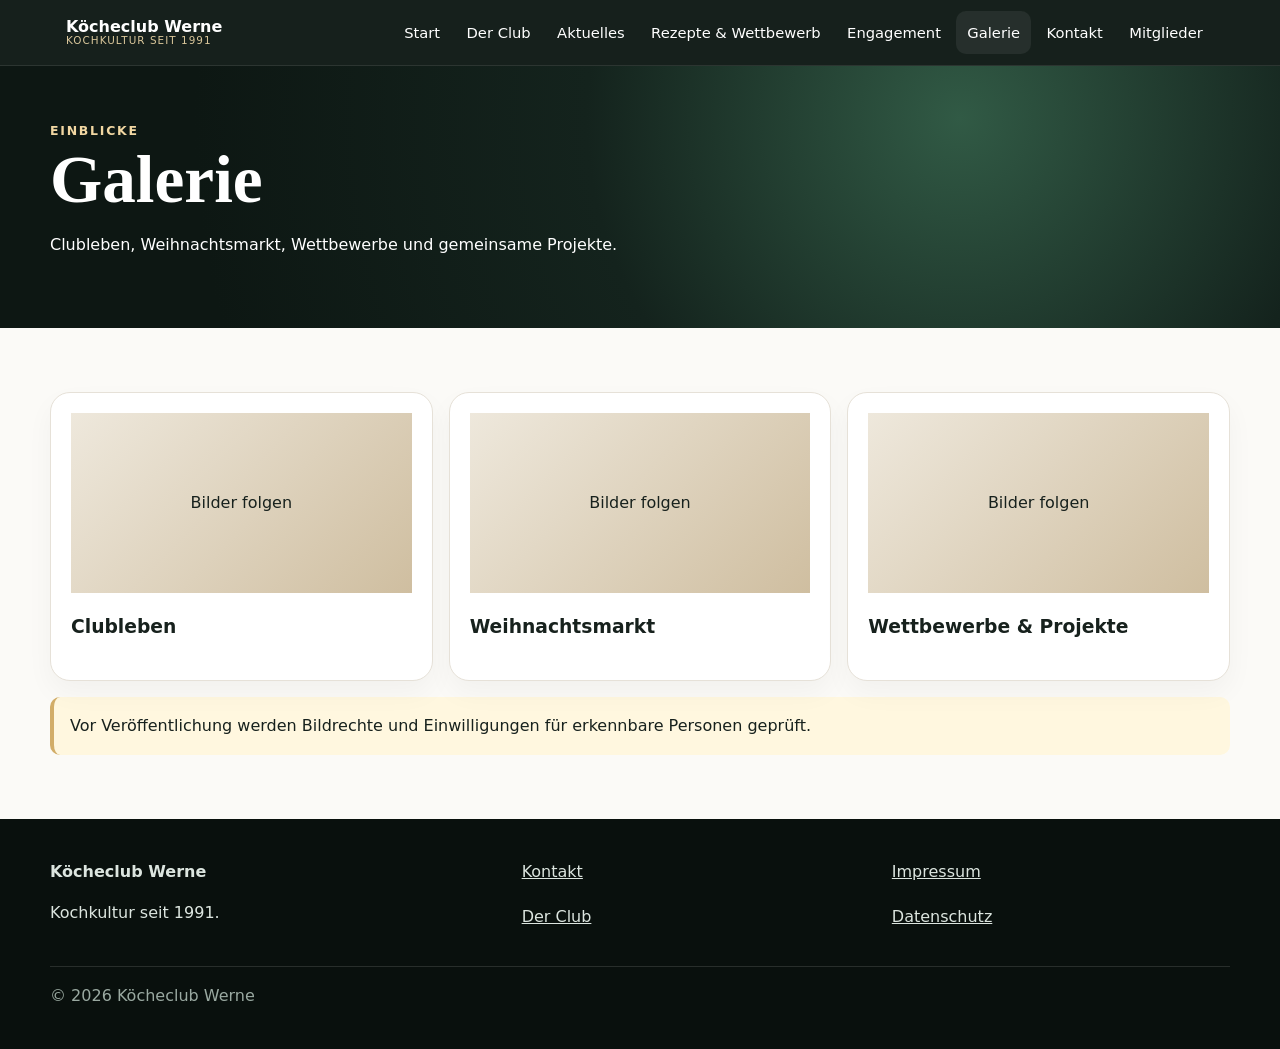
==== galerie.html @ a8f97493 "Füge Galerie hinzu" ====
<!doctype html><html lang="de"><head><meta charset="utf-8"><meta name="viewport" content="width=device-width,initial-scale=1"><title>Galerie | Köcheclub Werne</title><link rel="stylesheet" href="styles.css"></head><body><header><div class="nav"><a class="brand" href="index.html"><span class="brand-copy"><strong>Köcheclub Werne</strong><small>Kochkultur seit 1991</small></span></a><button class="menu-btn">Menü</button><nav><ul><li><a href="index.html">Start</a></li><li><a href="club.html">Der Club</a></li><li><a href="aktuelles.html">Aktuelles</a></li><li><a href="rezepte-wettbewerb.html">Rezepte & Wettbewerb</a></li><li><a href="engagement.html">Engagement</a></li><li><a aria-current="page" href="galerie.html">Galerie</a></li><li><a href="kontakt.html">Kontakt</a></li><li><a href="mitglieder.html">Mitglieder</a></li></ul></nav></div></header><main><section class="page-hero"><div class="wrap"><div class="eyebrow">Einblicke</div><h1>Galerie</h1><p>Clubleben, Weihnachtsmarkt, Wettbewerbe und gemeinsame Projekte.</p></div></section><section class="section"><div class="wrap"><div class="grid"><article class="card"><div class="photo-placeholder">Bilder folgen</div><h3>Clubleben</h3></article><article class="card"><div class="photo-placeholder">Bilder folgen</div><h3>Weihnachtsmarkt</h3></article><article class="card"><div class="photo-placeholder">Bilder folgen</div><h3>Wettbewerbe & Projekte</h3></article></div><div class="notice" style="margin-top:1rem">Vor Veröffentlichung werden Bildrechte und Einwilligungen für erkennbare Personen geprüft.</div></div></section></main><footer><div class="footer-grid"><div><strong>Köcheclub Werne</strong><p>Kochkultur seit 1991.</p></div><div class="footer-links"><a href="kontakt.html">Kontakt</a><a href="club.html">Der Club</a></div><div class="footer-links"><a href="impressum.html">Impressum</a><a href="datenschutz.html">Datenschutz</a></div></div><div class="copyright">© <span data-year></span> Köcheclub Werne</div></footer><script src="script.js" defer></script></body></html>
---- styles.css ----
:root{--bg:#0d1713;--green:#315a45;--gold:#d2ad68;--paper:#f5f1e8;--ink:#17211d;--max:1180px}*{box-sizing:border-box}html{scroll-behavior:smooth}body{margin:0;font-family:Inter,system-ui,sans-serif;color:var(--ink);background:#fbfaf7;line-height:1.6}a{color:inherit}header{position:sticky;top:0;z-index:20;background:#0d1713f5;border-bottom:1px solid #ffffff18}.nav{max-width:var(--max);margin:auto;padding:.7rem 1rem;display:flex;align-items:center;justify-content:space-between;gap:1rem}.brand{display:flex;align-items:center;gap:.7rem;color:white;text-decoration:none}.kc-logo{width:52px;height:48px;color:var(--gold)}.kc-logo svg{width:100%;height:100%}.brand-copy{display:flex;flex-direction:column;line-height:1.05}.brand-copy small{color:#dac79b;font-size:.65rem;letter-spacing:.1em;text-transform:uppercase}nav ul{display:flex;list-style:none;gap:.25rem;margin:0;padding:0}nav a{display:block;color:white;text-decoration:none;padding:.6rem .7rem;border-radius:10px;font-size:.92rem}nav a:hover,nav a[aria-current=page]{background:#ffffff12}.menu-btn{display:none;background:transparent;color:white;border:1px solid #ffffff55;border-radius:10px;padding:.55rem .75rem}.hero,.page-hero{background:radial-gradient(circle at 75% 20%,#315a45 0,#14231d 38%,#0d1713 78%);color:white}.hero{padding:5rem 1rem}.page-hero{padding:3.4rem 1rem}.wrap,.hero-inner{max-width:var(--max);margin:auto}.hero-inner{display:grid;grid-template-columns:1.3fr .7fr;gap:2rem;align-items:center}.hero h1,.page-hero h1,.section h2{font-family:Georgia,serif;line-height:1.05}.hero h1{font-size:clamp(3rem,8vw,5.8rem);margin:.4rem 0}.page-hero h1{font-size:clamp(2.4rem,6vw,4.2rem);margin:.3rem 0}.eyebrow,.section-kicker{text-transform:uppercase;letter-spacing:.14em;font-size:.78rem;font-weight:800;color:#f1d7a2}.section-kicker{color:#8a6c34}.hero-card,.card{border-radius:20px}.hero-card{background:#ffffff0e;border:1px solid #ffffff20;padding:1.3rem}.section{padding:4rem 1rem}.section.alt{background:var(--paper)}.section h2{font-size:clamp(2rem,4vw,3rem);margin:.35rem 0}.lead{max-width:780px;color:#55615b;font-size:1.06rem}.grid{display:grid;grid-template-columns:repeat(3,1fr);gap:1rem}.card{background:white;border:1px solid #e6e1d8;padding:1.25rem;box-shadow:0 12px 28px #0000000a}.btn{display:inline-flex;padding:.8rem 1.1rem;border-radius:999px;text-decoration:none;font-weight:800;border:1px solid transparent}.btn-primary{background:var(--gold)}.btn-dark{background:var(--bg);color:white}.btn-outline{border-color:#ffffff55;color:white}.actions{display:flex;gap:.7rem;flex-wrap:wrap;margin-top:1.3rem}.band{background:var(--green);color:white;border-radius:24px;padding:1.5rem}.history-grid{display:grid;grid-template-columns:.8fr 1.2fr;gap:2rem}.history-year{font-family:Georgia,serif;font-size:clamp(4rem,11vw,8rem);color:var(--gold);line-height:.9}.timeline{display:grid;gap:1rem}.event{background:white;border:1px solid #e5dfd5;border-radius:16px;padding:1rem}.event strong{color:var(--green)}.people{display:grid;grid-template-columns:repeat(4,1fr);gap:1rem}.person{background:white;border:1px solid #e5dfd5;border-radius:16px;overflow:hidden}.person-photo,.photo-placeholder{display:grid;place-items:center;min-height:180px;background:linear-gradient(135deg,#eee8dc,#cfbea0);text-align:center;padding:1rem}.person-body{padding:1rem}.form-grid{display:grid;grid-template-columns:1fr 1fr;gap:1rem}.field{display:flex;flex-direction:column;gap:.3rem}.field.full{grid-column:1/-1}input,textarea,select{font:inherit;padding:.8rem;border:1px solid #bdc4bf;border-radius:10px}textarea{min-height:140px}.notice{background:#fff7df;border-left:4px solid var(--gold);padding:1rem;border-radius:10px}.prose{max-width:900px;margin:auto}footer{background:#09100d;color:#dce5df;padding:2.5rem 1rem}.footer-grid{max-width:var(--max);margin:auto;display:grid;grid-template-columns:1.3fr 1fr 1fr;gap:2rem}.footer-links{display:grid;gap:.4rem}.copyright{max-width:var(--max);margin:1.5rem auto 0;padding-top:1rem;border-top:1px solid #ffffff20;color:#9aa9a1}.cookie{position:fixed;left:1rem;right:1rem;bottom:1rem;max-width:720px;margin:auto;background:white;border:1px solid #ddd;border-radius:18px;padding:1rem;box-shadow:0 18px 60px #0004}.cookie[hidden]{display:none}.skip{position:absolute;left:-9999px}.skip:focus{left:1rem;top:1rem;background:white;padding:.6rem;z-index:99}@media(max-width:900px){.menu-btn{display:block}nav ul{display:none;position:absolute;top:64px;left:1rem;right:1rem;background:#101c17;border-radius:14px;padding:.6rem;flex-direction:column}nav ul.open{display:flex}.hero-inner,.grid,.history-grid,.footer-grid{grid-template-columns:1fr}.people{grid-template-columns:1fr 1fr}.form-grid{grid-template-columns:1fr}.field.full{grid-column:auto}.section{padding:3rem 1rem}.hero{padding:3.5rem 1rem}.btn{width:100%;justify-content:center}}@media(max-width:560px){.people{grid-template-columns:1fr}}
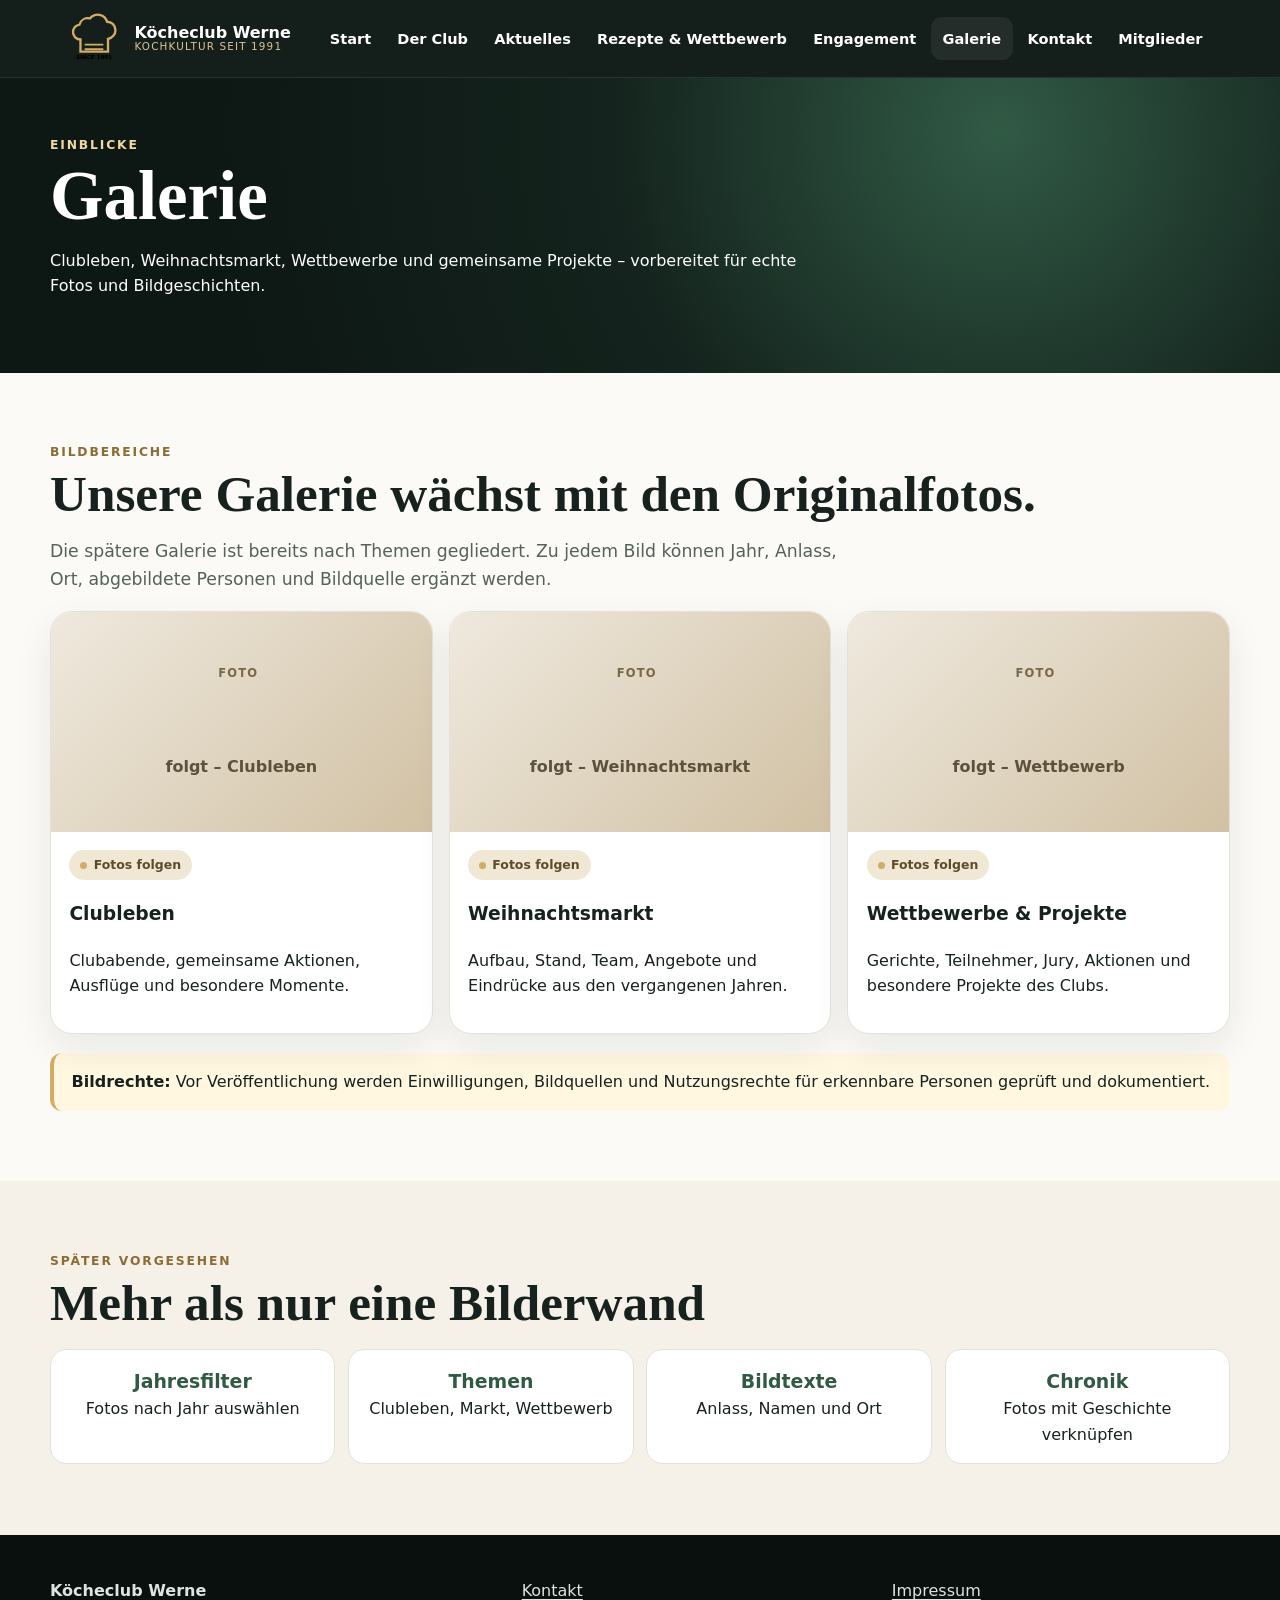
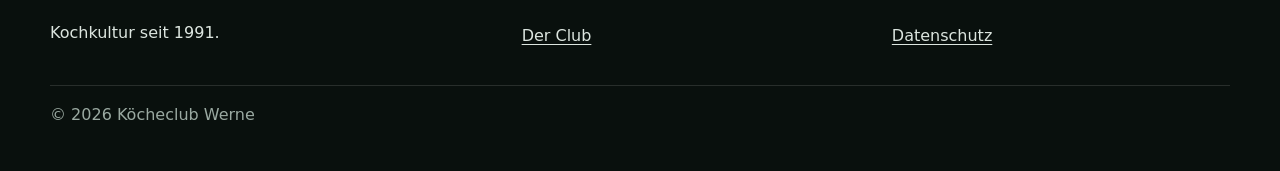
==== commit 06e6b59e: "Bereite Galerie professionell fuer echte Fotos vor" ====
--- a/galerie.html
+++ b/galerie.html
@@ -1 +1 @@
-<!doctype html><html lang="de"><head><meta charset="utf-8"><meta name="viewport" content="width=device-width,initial-scale=1"><title>Galerie | Köcheclub Werne</title><link rel="stylesheet" href="styles.css"></head><body><header><div class="nav"><a class="brand" href="index.html"><span class="brand-copy"><strong>Köcheclub Werne</strong><small>Kochkultur seit 1991</small></span></a><button class="menu-btn">Menü</button><nav><ul><li><a href="index.html">Start</a></li><li><a href="club.html">Der Club</a></li><li><a href="aktuelles.html">Aktuelles</a></li><li><a href="rezepte-wettbewerb.html">Rezepte & Wettbewerb</a></li><li><a href="engagement.html">Engagement</a></li><li><a aria-current="page" href="galerie.html">Galerie</a></li><li><a href="kontakt.html">Kontakt</a></li><li><a href="mitglieder.html">Mitglieder</a></li></ul></nav></div></header><main><section class="page-hero"><div class="wrap"><div class="eyebrow">Einblicke</div><h1>Galerie</h1><p>Clubleben, Weihnachtsmarkt, Wettbewerbe und gemeinsame Projekte.</p></div></section><section class="section"><div class="wrap"><div class="grid"><article class="card"><div class="photo-placeholder">Bilder folgen</div><h3>Clubleben</h3></article><article class="card"><div class="photo-placeholder">Bilder folgen</div><h3>Weihnachtsmarkt</h3></article><article class="card"><div class="photo-placeholder">Bilder folgen</div><h3>Wettbewerbe & Projekte</h3></article></div><div class="notice" style="margin-top:1rem">Vor Veröffentlichung werden Bildrechte und Einwilligungen für erkennbare Personen geprüft.</div></div></section></main><footer><div class="footer-grid"><div><strong>Köcheclub Werne</strong><p>Kochkultur seit 1991.</p></div><div class="footer-links"><a href="kontakt.html">Kontakt</a><a href="club.html">Der Club</a></div><div class="footer-links"><a href="impressum.html">Impressum</a><a href="datenschutz.html">Datenschutz</a></div></div><div class="copyright">© <span data-year></span> Köcheclub Werne</div></footer><script src="script.js" defer></script></body></html>+<!doctype html><html lang="de"><head><meta charset="utf-8"><meta name="viewport" content="width=device-width,initial-scale=1"><title>Galerie | Köcheclub Werne</title><meta name="description" content="Galerie des Köcheclub Werne – Clubleben, Weihnachtsmarkt, Wettbewerbe und Projekte."><link rel="stylesheet" href="styles.css"></head><body><a class="skip" href="#main">Zum Inhalt springen</a><header><div class="nav"><a class="brand" href="index.html"><span class="kc-logo" aria-hidden="true"><svg viewBox="0 0 120 92"><path d="M31 47c-9 0-16-7-16-16 0-8 6-15 14-16 3-10 12-15 22-13 5-7 15-10 23-7 7 2 12 8 14 14 10 0 18 8 18 18 0 9-7 17-16 19v27H31V47z" fill="none" stroke="currentColor" stroke-width="5"/><path d="M40 58h40M40 68h40" stroke="currentColor" stroke-width="4"/><text x="60" y="88" text-anchor="middle" font-size="12" font-weight="800">SINCE 1991</text></svg></span><span class="brand-copy"><strong>Köcheclub Werne</strong><small>Kochkultur seit 1991</small></span></a><button class="menu-btn" type="button">Menü</button><nav aria-label="Hauptnavigation"><ul><li><a href="index.html">Start</a></li><li><a href="club.html">Der Club</a></li><li><a href="aktuelles.html">Aktuelles</a></li><li><a href="rezepte-wettbewerb.html">Rezepte & Wettbewerb</a></li><li><a href="engagement.html">Engagement</a></li><li><a aria-current="page" href="galerie.html">Galerie</a></li><li><a href="kontakt.html">Kontakt</a></li><li><a href="mitglieder.html">Mitglieder</a></li></ul></nav></div></header><main id="main"><section class="page-hero"><div class="wrap"><div class="eyebrow">Einblicke</div><h1>Galerie</h1><p>Clubleben, Weihnachtsmarkt, Wettbewerbe und gemeinsame Projekte – vorbereitet für echte Fotos und Bildgeschichten.</p></div></section><section class="section"><div class="wrap"><div class="section-kicker">Bildbereiche</div><h2>Unsere Galerie wächst mit den Originalfotos.</h2><p class="lead">Die spätere Galerie ist bereits nach Themen gegliedert. Zu jedem Bild können Jahr, Anlass, Ort, abgebildete Personen und Bildquelle ergänzt werden.</p><div class="media-grid"><article class="media-card"><div class="photo-placeholder">folgt – Clubleben</div><div class="media-body"><span class="status-chip">Fotos folgen</span><h3>Clubleben</h3><p>Clubabende, gemeinsame Aktionen, Ausflüge und besondere Momente.</p></div></article><article class="media-card"><div class="photo-placeholder">folgt – Weihnachtsmarkt</div><div class="media-body"><span class="status-chip">Fotos folgen</span><h3>Weihnachtsmarkt</h3><p>Aufbau, Stand, Team, Angebote und Eindrücke aus den vergangenen Jahren.</p></div></article><article class="media-card"><div class="photo-placeholder">folgt – Wettbewerb</div><div class="media-body"><span class="status-chip">Fotos folgen</span><h3>Wettbewerbe & Projekte</h3><p>Gerichte, Teilnehmer, Jury, Aktionen und besondere Projekte des Clubs.</p></div></article></div><div class="notice" style="margin-top:1.2rem"><strong>Bildrechte:</strong> Vor Veröffentlichung werden Einwilligungen, Bildquellen und Nutzungsrechte für erkennbare Personen geprüft und dokumentiert.</div></div></section><section class="section alt"><div class="wrap"><div class="section-kicker">Später vorgesehen</div><h2>Mehr als nur eine Bilderwand</h2><div class="feature-list"><div class="feature-item"><strong>Jahresfilter</strong>Fotos nach Jahr auswählen</div><div class="feature-item"><strong>Themen</strong>Clubleben, Markt, Wettbewerb</div><div class="feature-item"><strong>Bildtexte</strong>Anlass, Namen und Ort</div><div class="feature-item"><strong>Chronik</strong>Fotos mit Geschichte verknüpfen</div></div></div></section></main><footer><div class="footer-grid"><div><strong>Köcheclub Werne</strong><p>Kochkultur seit 1991.</p></div><div class="footer-links"><a href="kontakt.html">Kontakt</a><a href="club.html">Der Club</a></div><div class="footer-links"><a href="impressum.html">Impressum</a><a href="datenschutz.html">Datenschutz</a></div></div><div class="copyright">© <span data-year></span> Köcheclub Werne</div></footer><script src="script.js" defer></script></body></html>
--- a/styles.css
+++ b/styles.css
@@ -1 +1 @@
-:root{--bg:#0d1713;--green:#315a45;--gold:#d2ad68;--paper:#f5f1e8;--ink:#17211d;--max:1180px}*{box-sizing:border-box}html{scroll-behavior:smooth}body{margin:0;font-family:Inter,system-ui,sans-serif;color:var(--ink);background:#fbfaf7;line-height:1.6}a{color:inherit}header{position:sticky;top:0;z-index:20;background:#0d1713f5;border-bottom:1px solid #ffffff18}.nav{max-width:var(--max);margin:auto;padding:.7rem 1rem;display:flex;align-items:center;justify-content:space-between;gap:1rem}.brand{display:flex;align-items:center;gap:.7rem;color:white;text-decoration:none}.kc-logo{width:52px;height:48px;color:var(--gold)}.kc-logo svg{width:100%;height:100%}.brand-copy{display:flex;flex-direction:column;line-height:1.05}.brand-copy small{color:#dac79b;font-size:.65rem;letter-spacing:.1em;text-transform:uppercase}nav ul{display:flex;list-style:none;gap:.25rem;margin:0;padding:0}nav a{display:block;color:white;text-decoration:none;padding:.6rem .7rem;border-radius:10px;font-size:.92rem}nav a:hover,nav a[aria-current=page]{background:#ffffff12}.menu-btn{display:none;background:transparent;color:white;border:1px solid #ffffff55;border-radius:10px;padding:.55rem .75rem}.hero,.page-hero{background:radial-gradient(circle at 75% 20%,#315a45 0,#14231d 38%,#0d1713 78%);color:white}.hero{padding:5rem 1rem}.page-hero{padding:3.4rem 1rem}.wrap,.hero-inner{max-width:var(--max);margin:auto}.hero-inner{display:grid;grid-template-columns:1.3fr .7fr;gap:2rem;align-items:center}.hero h1,.page-hero h1,.section h2{font-family:Georgia,serif;line-height:1.05}.hero h1{font-size:clamp(3rem,8vw,5.8rem);margin:.4rem 0}.page-hero h1{font-size:clamp(2.4rem,6vw,4.2rem);margin:.3rem 0}.eyebrow,.section-kicker{text-transform:uppercase;letter-spacing:.14em;font-size:.78rem;font-weight:800;color:#f1d7a2}.section-kicker{color:#8a6c34}.hero-card,.card{border-radius:20px}.hero-card{background:#ffffff0e;border:1px solid #ffffff20;padding:1.3rem}.section{padding:4rem 1rem}.section.alt{background:var(--paper)}.section h2{font-size:clamp(2rem,4vw,3rem);margin:.35rem 0}.lead{max-width:780px;color:#55615b;font-size:1.06rem}.grid{display:grid;grid-template-columns:repeat(3,1fr);gap:1rem}.card{background:white;border:1px solid #e6e1d8;padding:1.25rem;box-shadow:0 12px 28px #0000000a}.btn{display:inline-flex;padding:.8rem 1.1rem;border-radius:999px;text-decoration:none;font-weight:800;border:1px solid transparent}.btn-primary{background:var(--gold)}.btn-dark{background:var(--bg);color:white}.btn-outline{border-color:#ffffff55;color:white}.actions{display:flex;gap:.7rem;flex-wrap:wrap;margin-top:1.3rem}.band{background:var(--green);color:white;border-radius:24px;padding:1.5rem}.history-grid{display:grid;grid-template-columns:.8fr 1.2fr;gap:2rem}.history-year{font-family:Georgia,serif;font-size:clamp(4rem,11vw,8rem);color:var(--gold);line-height:.9}.timeline{display:grid;gap:1rem}.event{background:white;border:1px solid #e5dfd5;border-radius:16px;padding:1rem}.event strong{color:var(--green)}.people{display:grid;grid-template-columns:repeat(4,1fr);gap:1rem}.person{background:white;border:1px solid #e5dfd5;border-radius:16px;overflow:hidden}.person-photo,.photo-placeholder{display:grid;place-items:center;min-height:180px;background:linear-gradient(135deg,#eee8dc,#cfbea0);text-align:center;padding:1rem}.person-body{padding:1rem}.form-grid{display:grid;grid-template-columns:1fr 1fr;gap:1rem}.field{display:flex;flex-direction:column;gap:.3rem}.field.full{grid-column:1/-1}input,textarea,select{font:inherit;padding:.8rem;border:1px solid #bdc4bf;border-radius:10px}textarea{min-height:140px}.notice{background:#fff7df;border-left:4px solid var(--gold);padding:1rem;border-radius:10px}.prose{max-width:900px;margin:auto}footer{background:#09100d;color:#dce5df;padding:2.5rem 1rem}.footer-grid{max-width:var(--max);margin:auto;display:grid;grid-template-columns:1.3fr 1fr 1fr;gap:2rem}.footer-links{display:grid;gap:.4rem}.copyright{max-width:var(--max);margin:1.5rem auto 0;padding-top:1rem;border-top:1px solid #ffffff20;color:#9aa9a1}.cookie{position:fixed;left:1rem;right:1rem;bottom:1rem;max-width:720px;margin:auto;background:white;border:1px solid #ddd;border-radius:18px;padding:1rem;box-shadow:0 18px 60px #0004}.cookie[hidden]{display:none}.skip{position:absolute;left:-9999px}.skip:focus{left:1rem;top:1rem;background:white;padding:.6rem;z-index:99}@media(max-width:900px){.menu-btn{display:block}nav ul{display:none;position:absolute;top:64px;left:1rem;right:1rem;background:#101c17;border-radius:14px;padding:.6rem;flex-direction:column}nav ul.open{display:flex}.hero-inner,.grid,.history-grid,.footer-grid{grid-template-columns:1fr}.people{grid-template-columns:1fr 1fr}.form-grid{grid-template-columns:1fr}.field.full{grid-column:auto}.section{padding:3rem 1rem}.hero{padding:3.5rem 1rem}.btn{width:100%;justify-content:center}}@media(max-width:560px){.people{grid-template-columns:1fr}}+:root{--bg:#0d1713;--bg2:#14231d;--green:#315a45;--green2:#254735;--gold:#d2ad68;--gold2:#efd49b;--paper:#f5f1e8;--ink:#17211d;--muted:#607069;--line:#e6e1d8;--white:#fff;--max:1180px;--radius:22px;--shadow:0 14px 36px rgba(13,23,19,.08)}*{box-sizing:border-box}html{scroll-behavior:smooth}body{margin:0;font-family:Inter,system-ui,-apple-system,BlinkMacSystemFont,"Segoe UI",sans-serif;color:var(--ink);background:#fbfaf7;line-height:1.6}img,svg{max-width:100%;display:block}a{color:inherit;text-underline-offset:3px}button,input,textarea,select{font:inherit}header{position:sticky;top:0;z-index:30;background:rgba(13,23,19,.97);border-bottom:1px solid #ffffff18;backdrop-filter:blur(12px)}.nav{max-width:var(--max);margin:auto;padding:.72rem 1rem;display:flex;align-items:center;justify-content:space-between;gap:1rem;position:relative}.brand{display:flex;align-items:center;gap:.78rem;color:white;text-decoration:none;min-width:0}.kc-logo{width:56px;height:54px;color:var(--gold);flex:0 0 auto}.kc-logo svg{width:100%;height:100%}.brand-copy{display:flex;flex-direction:column;line-height:1.05;min-width:0}.brand-copy strong{font-size:1rem;white-space:nowrap}.brand-copy small{color:#dac79b;font-size:.65rem;letter-spacing:.11em;text-transform:uppercase;white-space:nowrap}nav ul{display:flex;list-style:none;gap:.2rem;margin:0;padding:0;align-items:center}nav a{display:block;color:white;text-decoration:none;padding:.62rem .72rem;border-radius:11px;font-size:.91rem;font-weight:650}nav a:hover,nav a:focus-visible,nav a[aria-current=page]{background:#ffffff12;outline:none}.menu-btn{display:none;background:transparent;color:white;border:1px solid #ffffff55;border-radius:12px;padding:.62rem .85rem;min-height:44px}.hero,.page-hero{background:radial-gradient(circle at 78% 18%,#315a45 0,#14231d 38%,#0d1713 78%);color:white}.hero{padding:5.2rem 1rem}.page-hero{padding:3.6rem 1rem}.wrap,.hero-inner{max-width:var(--max);margin:auto}.hero-inner{display:grid;grid-template-columns:1.3fr .7fr;gap:2rem;align-items:center}.hero h1,.page-hero h1,.section h2{font-family:Georgia,"Times New Roman",serif;line-height:1.03}.hero h1{font-size:clamp(3.2rem,8vw,5.8rem);margin:.45rem 0}.page-hero h1{font-size:clamp(2.5rem,6vw,4.3rem);margin:.35rem 0}.hero p,.page-hero p{max-width:780px}.eyebrow,.section-kicker{text-transform:uppercase;letter-spacing:.15em;font-size:.77rem;font-weight:900;color:#f1d7a2}.section-kicker{color:#8a6c34}.hero-card,.card{border-radius:var(--radius)}.hero-card{background:#ffffff0e;border:1px solid #ffffff20;padding:1.35rem;box-shadow:0 18px 50px rgba(0,0,0,.12)}.section{padding:4.4rem 1rem}.section.alt{background:var(--paper)}.section h2{font-size:clamp(2rem,4vw,3.2rem);margin:.35rem 0 1rem}.lead{max-width:800px;color:#55615b;font-size:1.08rem}.grid{display:grid;grid-template-columns:repeat(3,1fr);gap:1rem}.card{background:white;border:1px solid var(--line);padding:1.3rem;box-shadow:var(--shadow);transition:transform .2s ease,box-shadow .2s ease}.card:hover{transform:translateY(-2px);box-shadow:0 18px 42px rgba(13,23,19,.11)}.card h3{margin-top:.35rem}.card a{font-weight:800;color:var(--green)}.btn{display:inline-flex;align-items:center;justify-content:center;min-height:46px;padding:.82rem 1.15rem;border-radius:999px;text-decoration:none;font-weight:850;border:1px solid transparent;transition:transform .15s ease,filter .15s ease}.btn:hover{transform:translateY(-1px);filter:brightness(1.03)}.btn-primary{background:var(--gold);color:#17211d}.btn-dark{background:var(--bg);color:white}.btn-outline{border-color:#ffffff55;color:white;background:transparent}.actions{display:flex;gap:.72rem;flex-wrap:wrap;margin-top:1.35rem}.band{background:linear-gradient(135deg,var(--green),var(--green2));color:white;border-radius:26px;padding:1.7rem;box-shadow:var(--shadow)}.history-grid{display:grid;grid-template-columns:.8fr 1.2fr;gap:2rem;align-items:start}.history-year{font-family:Georgia,serif;font-size:clamp(4rem,11vw,8rem);color:var(--gold);line-height:.9}.timeline{display:grid;gap:1rem}.event{background:white;border:1px solid #e5dfd5;border-radius:16px;padding:1rem}.event strong{color:var(--green)}.people{display:grid;grid-template-columns:repeat(4,1fr);gap:1rem}.person{background:white;border:1px solid #e5dfd5;border-radius:16px;overflow:hidden}.person-photo,.photo-placeholder{display:grid;place-items:center;min-height:190px;background:linear-gradient(135deg,#efe9de,#d1c1a4);text-align:center;padding:1rem;color:#5d513e;font-weight:800}.photo-placeholder::before{content:"Foto";display:inline-block;margin-right:.4rem;font-size:.72rem;text-transform:uppercase;letter-spacing:.1em;color:#7a6848}.person-body{padding:1rem}.form-grid{display:grid;grid-template-columns:1fr 1fr;gap:1rem}.field{display:flex;flex-direction:column;gap:.3rem}.field.full{grid-column:1/-1}input,textarea,select{padding:.82rem;border:1px solid #bdc4bf;border-radius:11px;background:white}input:focus,textarea:focus,select:focus{outline:3px solid rgba(210,173,104,.25);border-color:#9c7e45}textarea{min-height:140px}.notice{background:#fff7df;border-left:4px solid var(--gold);padding:1rem 1.1rem;border-radius:12px}.prose{max-width:900px;margin:auto}.status-chip{display:inline-flex;align-items:center;gap:.4rem;padding:.32rem .68rem;border-radius:999px;background:#f0e7d4;color:#5e4b27;font-size:.78rem;font-weight:850}.status-chip::before{content:"";width:7px;height:7px;border-radius:50%;background:var(--gold)}.media-grid{display:grid;grid-template-columns:repeat(3,1fr);gap:1rem}.media-card{background:#fff;border:1px solid var(--line);border-radius:var(--radius);overflow:hidden;box-shadow:var(--shadow)}.media-card .photo-placeholder{min-height:220px}.media-body{padding:1.15rem}.feature-list{display:grid;grid-template-columns:repeat(4,1fr);gap:.8rem;margin-top:1.2rem}.feature-item{background:#fff;border:1px solid var(--line);border-radius:16px;padding:1rem;text-align:center}.feature-item strong{display:block;color:var(--green);font-size:1.18rem}.section-note{margin-top:1rem;color:var(--muted);font-size:.92rem}footer{background:#09100d;color:#dce5df;padding:2.7rem 1rem}.footer-grid{max-width:var(--max);margin:auto;display:grid;grid-template-columns:1.3fr 1fr 1fr;gap:2rem}.footer-links{display:grid;gap:.45rem}.copyright{max-width:var(--max);margin:1.5rem auto 0;padding-top:1rem;border-top:1px solid #ffffff20;color:#9aa9a1}.cookie{position:fixed;left:1rem;right:1rem;bottom:1rem;z-index:50;max-width:720px;margin:auto;background:white;border:1px solid #ddd;border-radius:18px;padding:1rem;box-shadow:0 18px 60px #0004}.cookie[hidden]{display:none}.skip{position:absolute;left:-9999px}.skip:focus{left:1rem;top:1rem;background:white;padding:.6rem;z-index:99}@media(max-width:1000px){nav a{font-size:.86rem;padding:.56rem .55rem}}@media(max-width:900px){.menu-btn{display:block}nav ul{display:none;position:absolute;top:calc(100% + .4rem);left:1rem;right:1rem;background:#101c17;border:1px solid #ffffff1f;border-radius:16px;padding:.65rem;flex-direction:column;align-items:stretch;box-shadow:0 22px 55px rgba(0,0,0,.35)}nav ul.open{display:flex}nav li{width:100%}nav a{padding:.82rem .9rem;font-size:1rem}.hero-inner,.grid,.history-grid,.footer-grid,.media-grid{grid-template-columns:1fr}.feature-list{grid-template-columns:1fr 1fr}.people{grid-template-columns:1fr 1fr}.form-grid{grid-template-columns:1fr}.field.full{grid-column:auto}.section{padding:3.4rem 1rem}.hero{padding:3.9rem 1rem}.page-hero{padding:3rem 1rem}.btn{width:100%}.brand-copy strong{font-size:.96rem}.brand-copy small{font-size:.6rem}.kc-logo{width:50px;height:48px}}@media(max-width:560px){.people,.feature-list{grid-template-columns:1fr}.hero h1{font-size:clamp(3rem,15vw,4.7rem)}.hero-card{padding:1.15rem}.section{padding:3rem 1rem}.media-card .photo-placeholder{min-height:170px}}@media(prefers-reduced-motion:reduce){*{scroll-behavior:auto!important;transition:none!important}}
